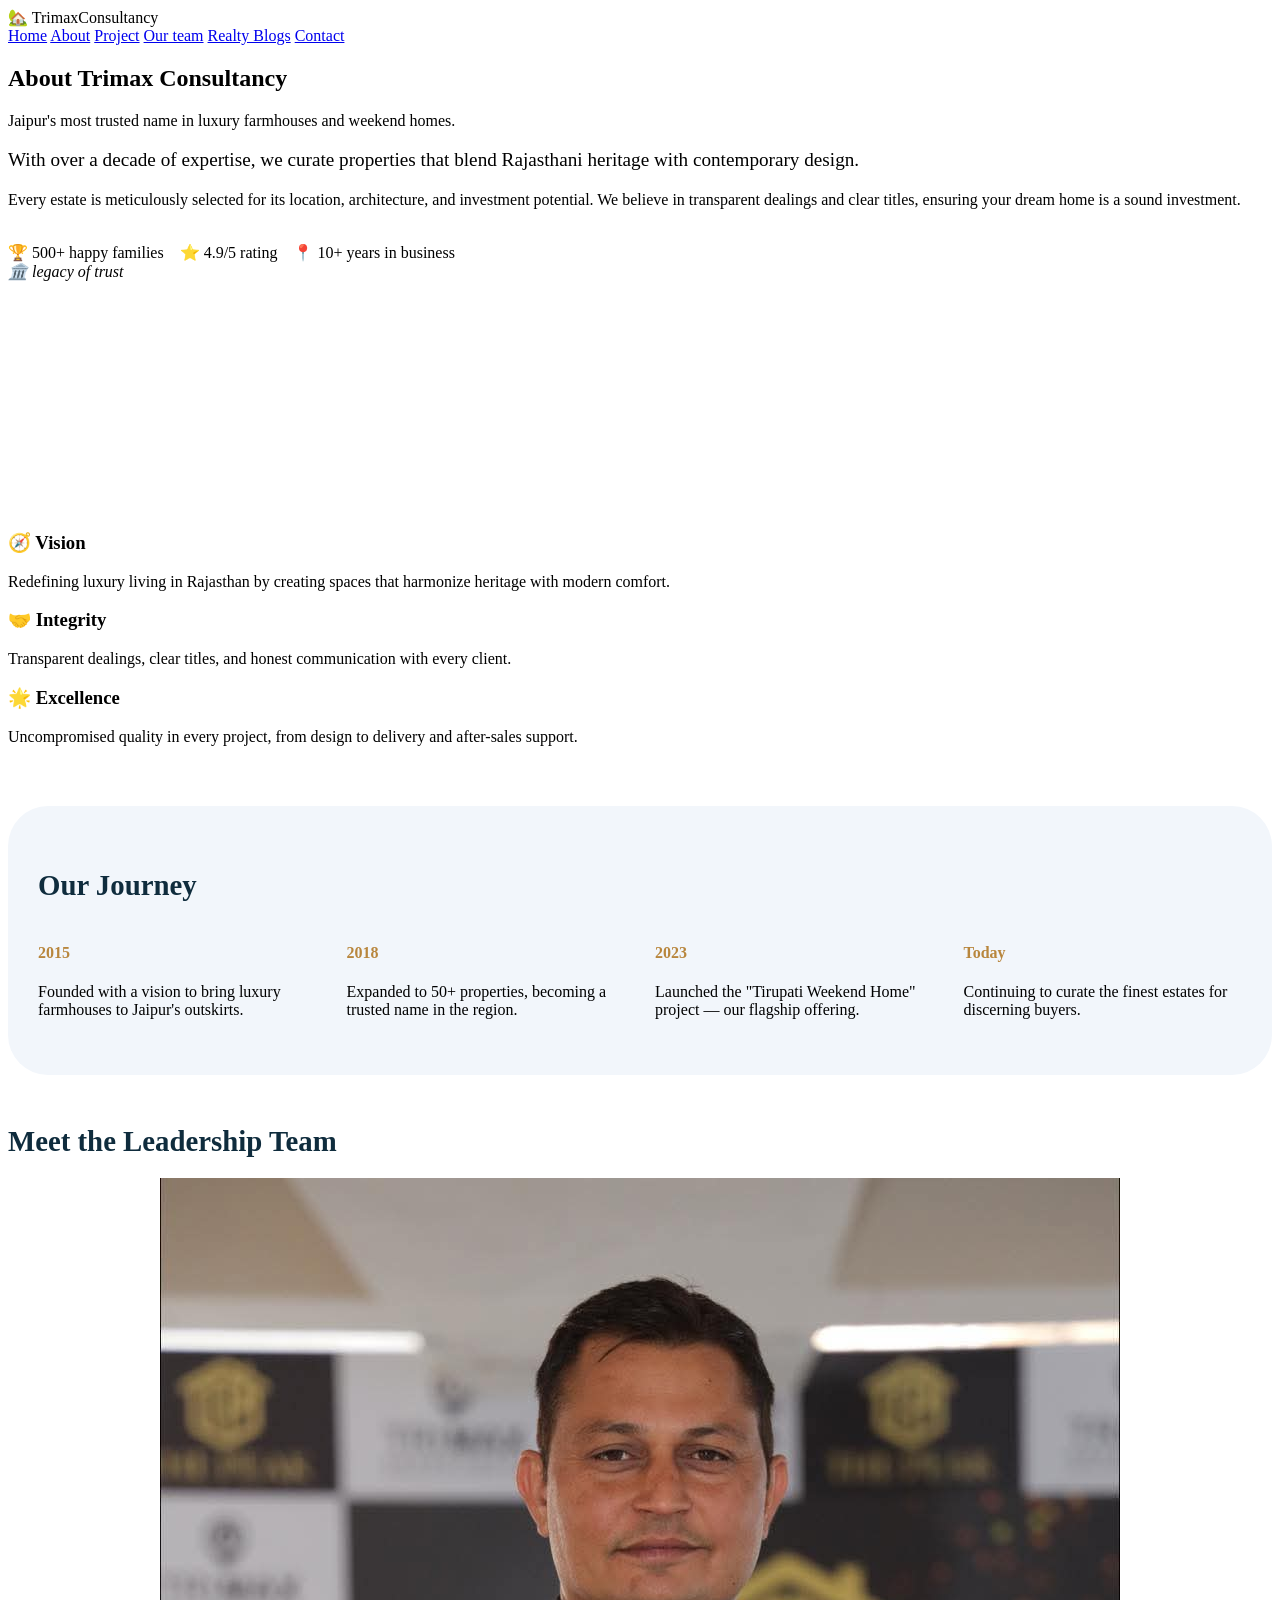
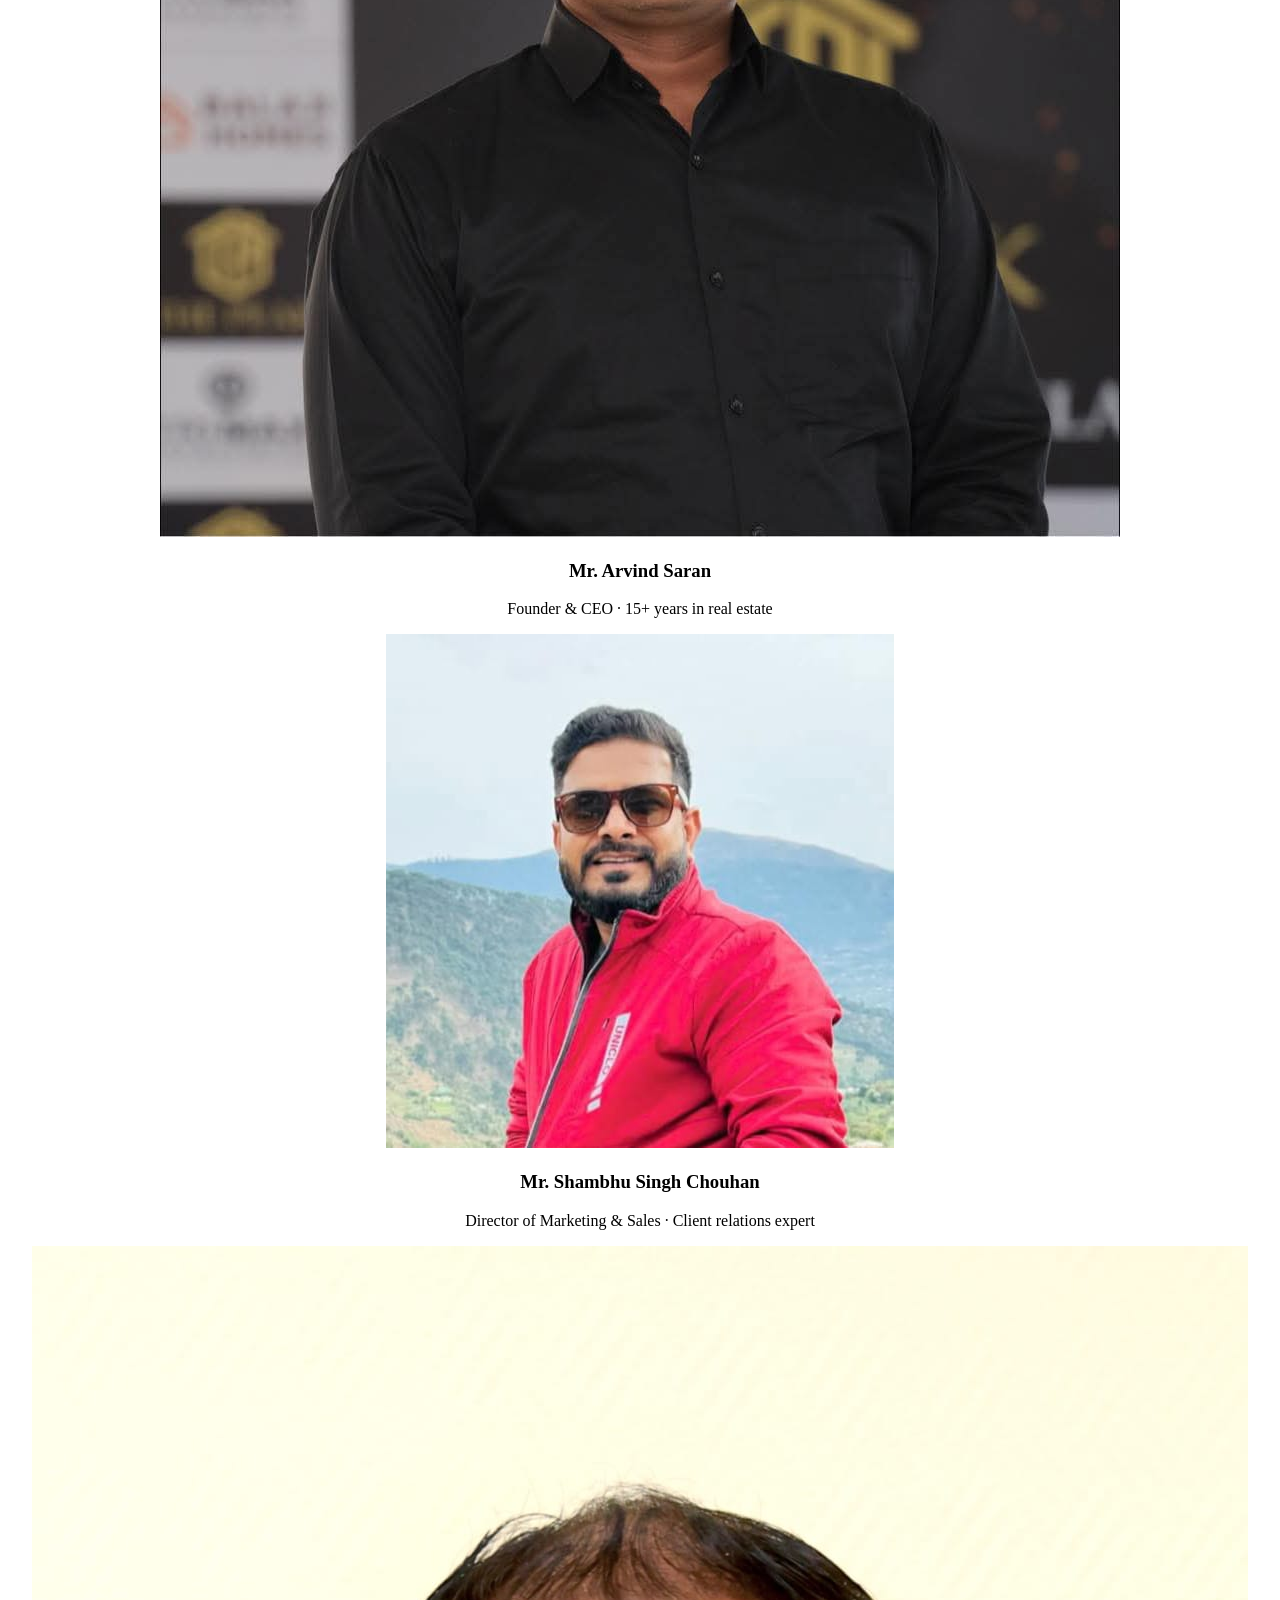
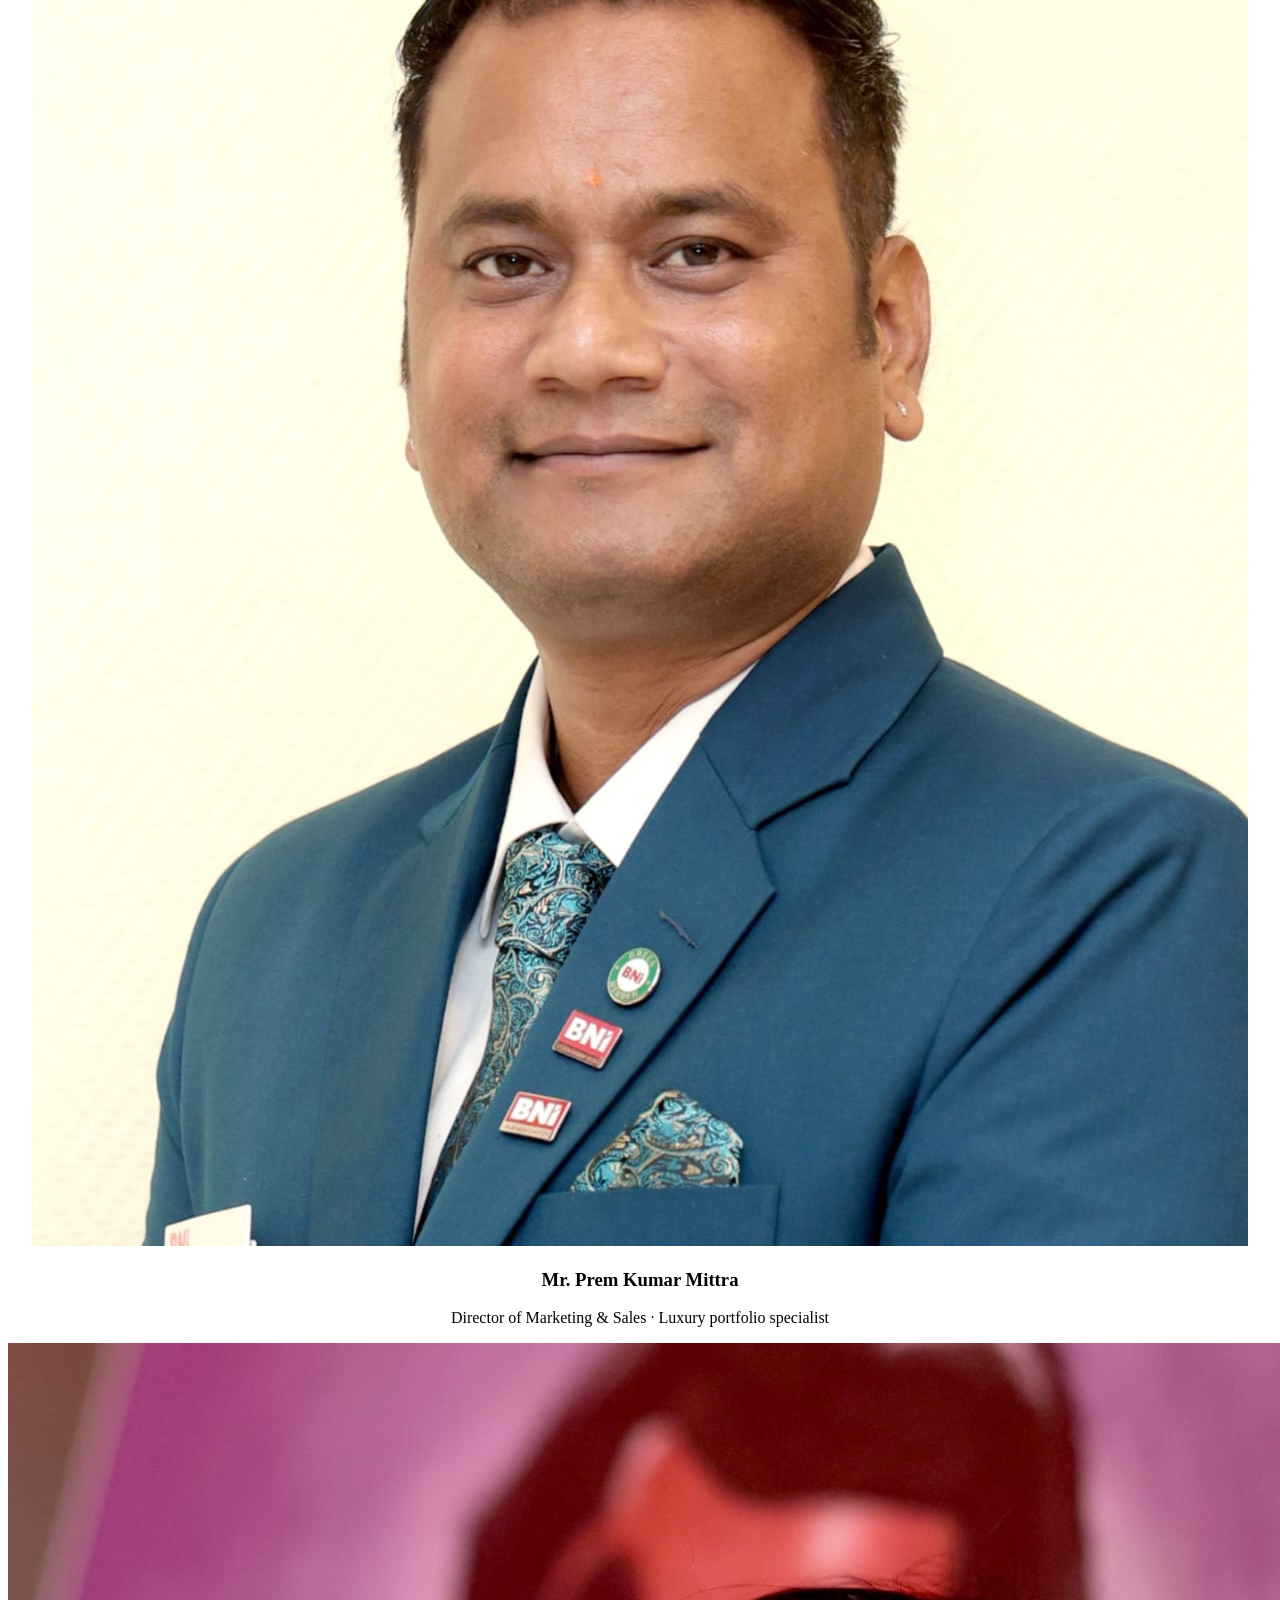
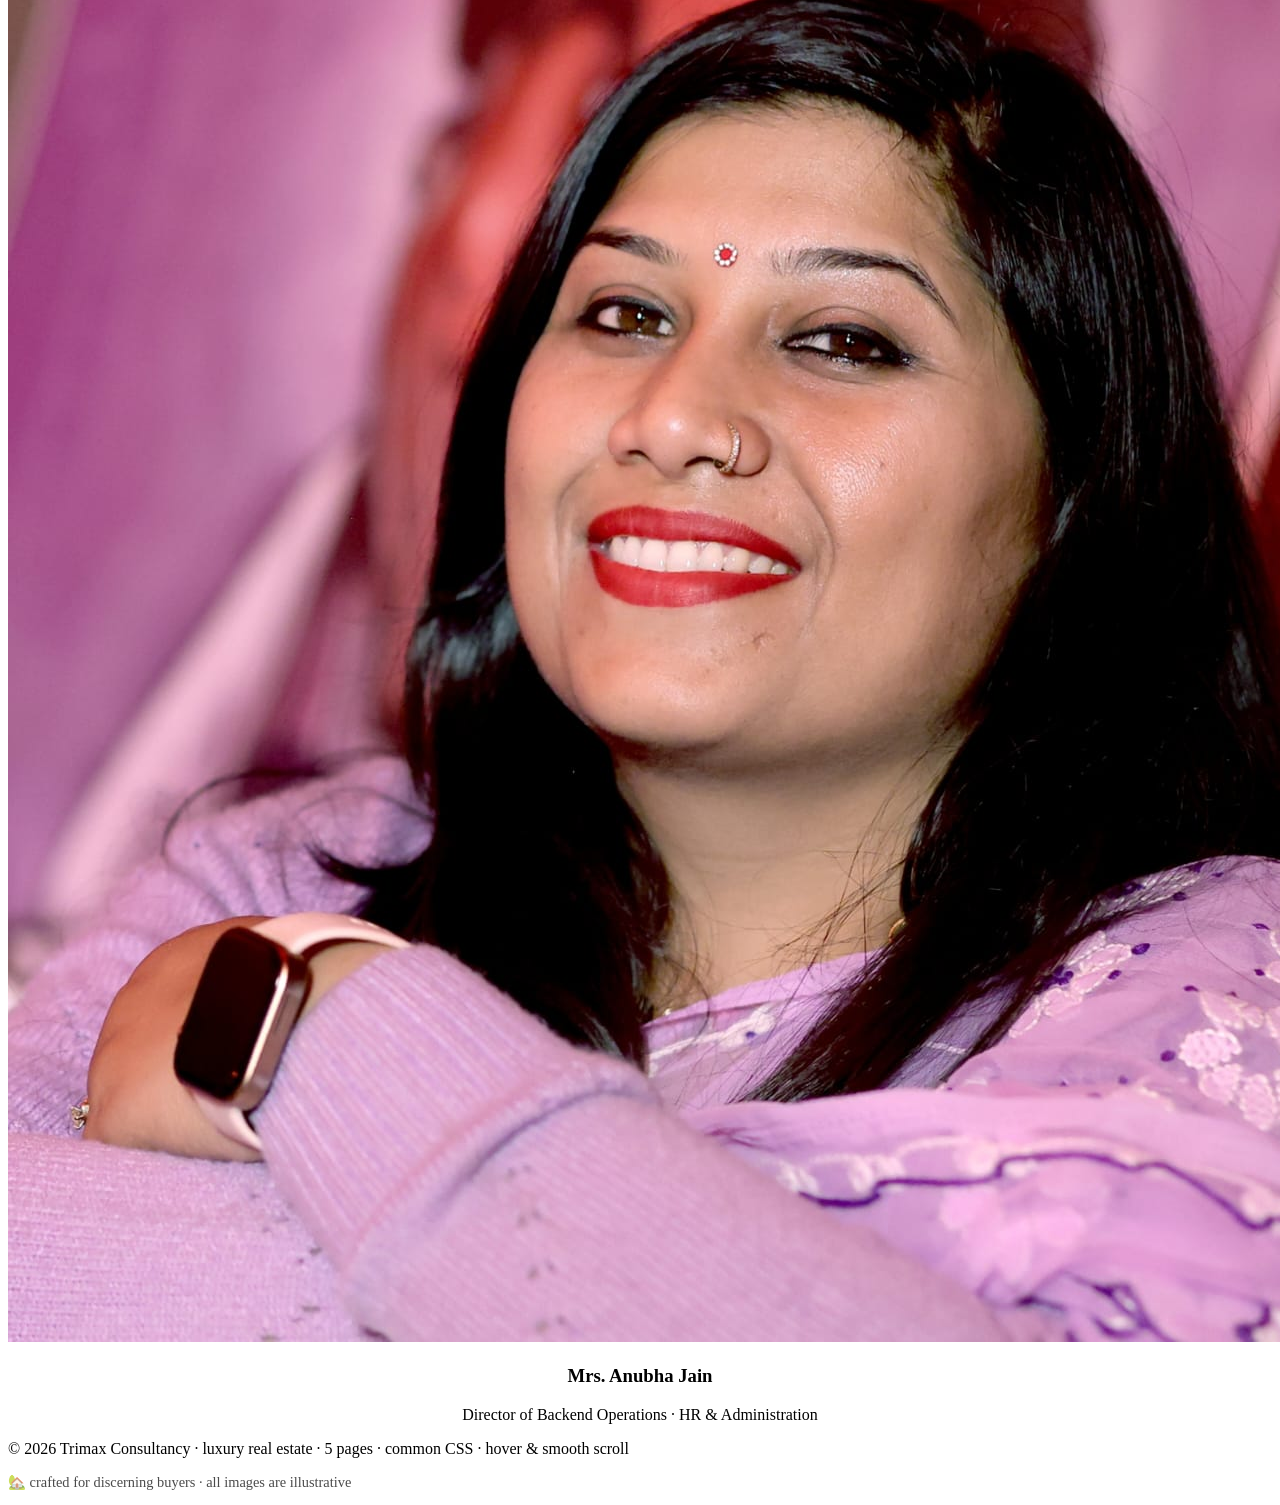
==== about.html @ fe80e439 "Add files via upload" ====
<!DOCTYPE html>
<html lang="en">

<head>
    <meta charset="UTF-8" />
    <meta name="viewport" content="width=device-width, initial-scale=1.0" />
    <title>About Us · trimaxconsultancy</title>
    <!-- Common CSS (embedded for single-page demo) -->
    <link rel="stylesheet" href="style.css">
</head>

<body>

    <!-- ========== HEADER ========== -->
    <header>
        <div class="container nav-wrapper">
            <div class="logo">🏡 Trimax<span>Consultancy</span></div>
            <nav class="menu">
                <a href="index.html">Home</a>
                <a href="about.html" class="active">About</a>
                <a href="project.html">Project</a>
                <a href="ourteam.html">Our team</a>
                <a href="realtyblogs.html">Realty Blogs</a>
                <a href="contact.html">Contact</a>
            </nav>
        </div>
    </header>

    <!-- ========== ABOUT US PAGE ========== -->
    <main>
        <section id="about" class="page-section">
            <div class="container">
                <h1 class="section-title">About <span>Trimax Consultancy</span></h1>
                <p class="section-sub">Jaipur's most trusted name in luxury farmhouses and weekend homes.</p>

                <div class="grid-2">
                    <div>
                        <p style="font-size: 1.2rem; margin-bottom: 20px;">
                            With over a decade of expertise, we curate properties that blend Rajasthani heritage with
                            contemporary design.
                        </p>
                        <p>
                            Every estate is meticulously selected for its location, architecture, and investment
                            potential.
                            We believe in transparent dealings and clear titles, ensuring your dream home is a sound
                            investment.
                        </p>
                        <br>
                        <div style="display: flex; gap: 16px; flex-wrap: wrap;">
                            <span class="stat-badge">🏆 500+ happy families</span>
                            <span class="stat-badge">⭐ 4.9/5 rating</span>
                            <span class="stat-badge">📍 10+ years in business</span>
                        </div>
                    </div>
                    <div>
                        <div class="img-placeholder large" style="min-height: 220px;">
                            <i>🏛️ legacy of trust</i>
                        </div>
                    </div>
                </div>

                <!-- Our Values (multi-section) -->
                <div class="grid-3" style="margin-top: 50px;">
                    <div class="card">
                        <h3>🧭 Vision</h3>
                        <p>Redefining luxury living in Rajasthan by creating spaces that harmonize heritage with modern
                            comfort.</p>
                    </div>
                    <div class="card">
                        <h3>🤝 Integrity</h3>
                        <p>Transparent dealings, clear titles, and honest communication with every client.</p>
                    </div>
                    <div class="card">
                        <h3>🌟 Excellence</h3>
                        <p>Uncompromised quality in every project, from design to delivery and after-sales support.</p>
                    </div>
                </div>

                <!-- Additional Brand Story Section -->
                <div style="margin-top: 60px; background: #f2f6fb; padding: 40px 30px; border-radius: 40px;">
                    <h2 style="color: #0f2c3d; font-size: 1.8rem; margin-bottom: 20px;">Our Journey</h2>
                    <div style="display: flex; flex-wrap: wrap; gap: 30px;">
                        <div style="flex: 1; min-width: 200px;">
                            <h4 style="color: #b8863d;">2015</h4>
                            <p>Founded with a vision to bring luxury farmhouses to Jaipur's outskirts.</p>
                        </div>
                        <div style="flex: 1; min-width: 200px;">
                            <h4 style="color: #b8863d;">2018</h4>
                            <p>Expanded to 50+ properties, becoming a trusted name in the region.</p>
                        </div>
                        <div style="flex: 1; min-width: 200px;">
                            <h4 style="color: #b8863d;">2023</h4>
                            <p>Launched the "Tirupati Weekend Home" project — our flagship offering.</p>
                        </div>
                        <div style="flex: 1; min-width: 200px;">
                            <h4 style="color: #b8863d;">Today</h4>
                            <p>Continuing to curate the finest estates for discerning buyers.</p>
                        </div>
                    </div>
                </div>

                <!-- Team / Leadership (optional) -->
                <div style="margin-top: 50px;">
                    <h2 style="color: #0f2c3d; font-size: 1.8rem; margin-bottom: 20px;">Meet the Leadership Team</h2>
                    <div class="grid-4">
                        <div class="card" style="text-align: center;">
                              <div class="img-placeholder">
                                <img src="images/arvind.jpeg" alt="arvind" class="headshot">
                            </div>
                            <h3>Mr. Arvind Saran</h3>
                            <p>Founder & CEO · 15+ years in real estate</p>
                        </div>
                        <div class="card" style="text-align: center;">
                              <div class="img-placeholder">
                                <img src="images/shambhu.jpeg" alt="shambhu" class="headshot">
                            </div>
                            <h3>Mr. Shambhu Singh Chouhan</h3>
                            <p>Director of Marketing & Sales · Client relations expert</p>
                        </div>
                        <div class="card" style="text-align: center;">
                            <div class="img-placeholder">
                                <img src="images/prem.jpeg" alt="prem" class="headshot">
                            </div>
                            <h3>Mr. Prem Kumar Mittra</h3>
                            <p>Director of Marketing & Sales · Luxury portfolio specialist</p>
                        </div>
                        <div class="card" style="text-align: center;">
                              <div class="img-placeholder">
                                <img src="images/anubha.jpeg" alt="anubha" class="headshot">
                            </div>
                            <h3>Mrs. Anubha Jain</h3>
                            <p>Director of Backend Operations · HR & Administration</p>
                        </div>
                    </div>
                </div>
            </div>
        </section>
    </main>

    <!-- ========== FOOTER ========== -->
    <footer>
        <div class="container">
            <p>© 2026 Trimax Consultancy · luxury real estate · 5 pages · common CSS · hover & smooth scroll</p>
            <p style="margin-top: 6px; font-size: 0.9rem; opacity: 0.7;">🏡 crafted for discerning buyers · all images
                are illustrative</p>
        </div>
    </footer>

    <!-- ========== COMMON JAVASCRIPT ========== -->
    <script>
        document.addEventListener('DOMContentLoaded', function () {
            // Active menu highlight
            const currentPage = window.location.pathname.split('/').pop() || 'about.html';
            const menuLinks = document.querySelectorAll('.menu a');
            menuLinks.forEach(link => {
                const linkHref = link.getAttribute('href');
                if (linkHref === currentPage) {
                    link.classList.add('active');
                } else {
                    link.classList.remove('active');
                }
            });

            // Smooth scroll for internal links
            document.querySelectorAll('a[href^="#"]').forEach(anchor => {
                anchor.addEventListener('click', function (e) {
                    const targetId = this.getAttribute('href');
                    if (targetId === '#') return;
                    const targetElement = document.querySelector(targetId);
                    if (targetElement) {
                        e.preventDefault();
                        targetElement.scrollIntoView({
                            behavior: 'smooth',
                            block: 'start'
                        });
                    }
                });
            });

            console.log('Trimax Consultancy · About page loaded');
        });
    </script>

</body>

</html>
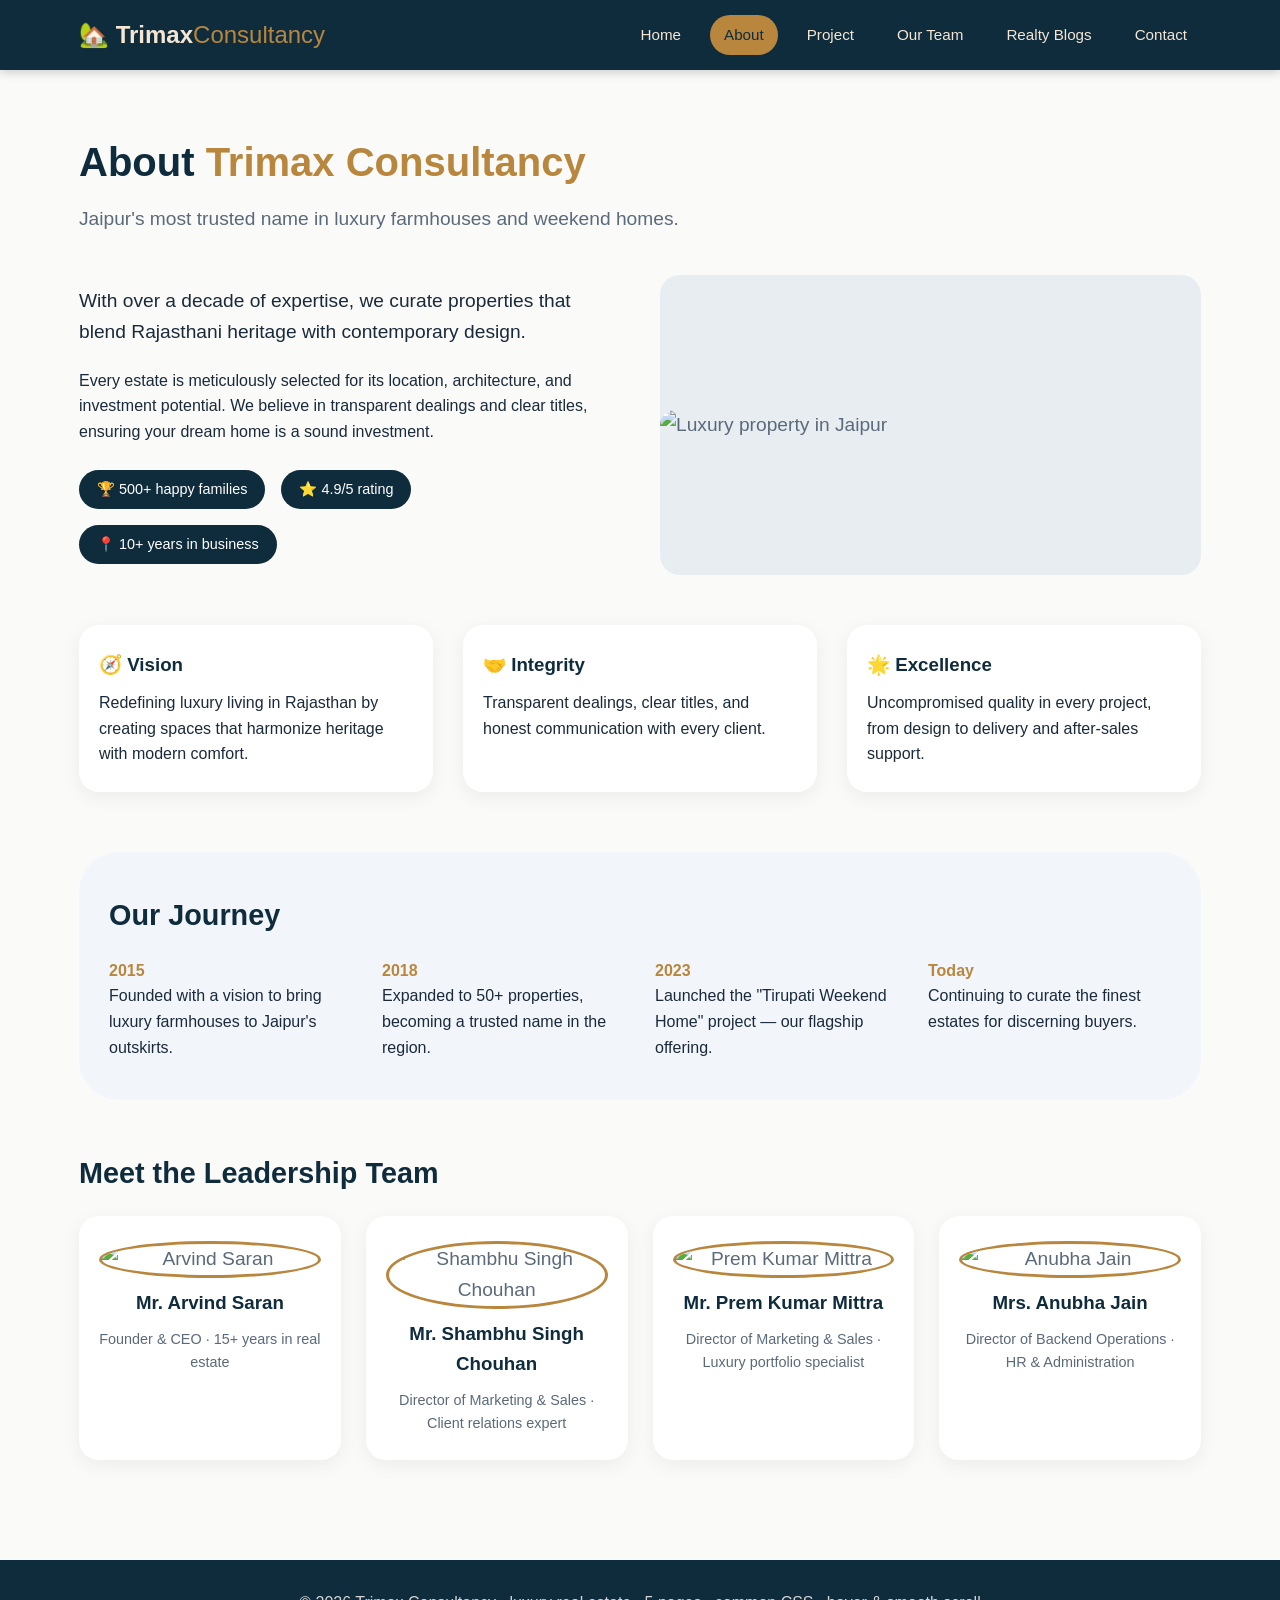
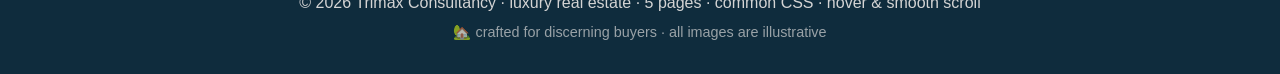
==== commit d9aeb872: "Update about.html" ====
--- a/about.html
+++ b/about.html
@@ -4,9 +4,276 @@
 <head>
     <meta charset="UTF-8" />
     <meta name="viewport" content="width=device-width, initial-scale=1.0" />
-    <title>About Us · trimaxconsultancy</title>
-    <!-- Common CSS (embedded for single-page demo) -->
-    <link rel="stylesheet" href="style.css">
+    <title>About Us · Trimax Consultancy</title>
+    <style>
+        /* ===== RESET & BASE ===== */
+        * {
+            margin: 0;
+            padding: 0;
+            box-sizing: border-box;
+        }
+
+        body {
+            font-family: 'Segoe UI', Tahoma, Geneva, Verdana, sans-serif;
+            background: #fafaf8;
+            color: #1a2a3a;
+            line-height: 1.6;
+        }
+
+        .container {
+            width: 90%;
+            max-width: 1200px;
+            margin: 0 auto;
+            padding: 0 15px;
+        }
+
+        /* ===== HEADER ===== */
+        header {
+            background: #0f2c3d;
+            color: white;
+            padding: 15px 0;
+            position: sticky;
+            top: 0;
+            z-index: 1000;
+            box-shadow: 0 2px 10px rgba(0, 0, 0, 0.2);
+        }
+
+        .nav-wrapper {
+            display: flex;
+            justify-content: space-between;
+            align-items: center;
+            flex-wrap: wrap;
+        }
+
+        .logo {
+            font-size: 1.5rem;
+            font-weight: 700;
+            color: #f5e6d3;
+        }
+
+        .logo span {
+            color: #b8863d;
+            font-weight: 300;
+        }
+
+        .menu {
+            display: flex;
+            gap: 15px;
+            flex-wrap: wrap;
+        }
+
+        .menu a {
+            color: #f5e6d3;
+            text-decoration: none;
+            padding: 8px 14px;
+            border-radius: 25px;
+            transition: all 0.3s ease;
+            font-size: 0.95rem;
+        }
+
+        .menu a:hover {
+            background: #b8863d;
+            color: #0f2c3d;
+            transform: scale(1.05);
+            box-shadow: 0 4px 15px rgba(184, 134, 61, 0.4);
+        }
+
+        .menu a.active {
+            background: #b8863d;
+            color: #0f2c3d;
+        }
+
+        /* ===== PAGE SECTION ===== */
+        .page-section {
+            padding: 60px 0;
+        }
+
+        .section-title {
+            font-size: 2.5rem;
+            color: #0f2c3d;
+            margin-bottom: 10px;
+        }
+
+        .section-title span {
+            color: #b8863d;
+        }
+
+        .section-sub {
+            font-size: 1.2rem;
+            color: #5a6a7a;
+            margin-bottom: 40px;
+        }
+
+        /* ===== GRID SYSTEMS ===== */
+        .grid-2 {
+            display: grid;
+            grid-template-columns: 1fr 1fr;
+            gap: 40px;
+            align-items: center;
+        }
+
+        .grid-3 {
+            display: grid;
+            grid-template-columns: repeat(3, 1fr);
+            gap: 30px;
+        }
+
+        .grid-4 {
+            display: grid;
+            grid-template-columns: repeat(4, 1fr);
+            gap: 25px;
+        }
+
+        /* ===== CARDS ===== */
+        .card {
+            background: white;
+            padding: 25px 20px;
+            border-radius: 20px;
+            box-shadow: 0 5px 20px rgba(0, 0, 0, 0.06);
+            transition: transform 0.3s ease, box-shadow 0.3s ease;
+        }
+
+        .card:hover {
+            transform: translateY(-5px);
+            box-shadow: 0 10px 30px rgba(0, 0, 0, 0.1);
+        }
+
+        .card h3 {
+            color: #0f2c3d;
+            margin-bottom: 10px;
+        }
+
+        /* ===== IMAGE PLACEHOLDER ===== */
+        .img-placeholder {
+            background: #e8edf2;
+            border-radius: 20px;
+            display: flex;
+            align-items: center;
+            justify-content: center;
+            min-height: 220px;
+            font-size: 1.2rem;
+            color: #5a6a7a;
+            overflow: hidden;
+        }
+
+        .img-placeholder.large {
+            min-height: 300px;
+        }
+
+        .img-placeholder img {
+            width: 100%;
+            height: 100%;
+            object-fit: cover;
+        }
+
+        .headshot {
+            width: 120px;
+            height: 120px;
+            border-radius: 50%;
+            object-fit: cover;
+            border: 3px solid #b8863d;
+            margin-bottom: 10px;
+        }
+
+        /* ===== STAT BADGES ===== */
+        .stat-badge {
+            background: #0f2c3d;
+            color: white;
+            padding: 8px 18px;
+            border-radius: 30px;
+            font-size: 0.9rem;
+            display: inline-block;
+        }
+
+        /* ===== FOOTER ===== */
+        footer {
+            background: #0f2c3d;
+            color: #d4d4d4;
+            text-align: center;
+            padding: 30px 0;
+            margin-top: 40px;
+        }
+
+        /* ===== RESPONSIVE DESIGN ===== */
+        @media (max-width: 992px) {
+            .grid-4 {
+                grid-template-columns: repeat(2, 1fr);
+            }
+        }
+
+        @media (max-width: 768px) {
+            .nav-wrapper {
+                flex-direction: column;
+                gap: 15px;
+            }
+
+            .menu {
+                justify-content: center;
+                gap: 8px;
+            }
+
+            .menu a {
+                font-size: 0.85rem;
+                padding: 6px 12px;
+            }
+
+            .section-title {
+                font-size: 2rem;
+            }
+
+            .grid-2 {
+                grid-template-columns: 1fr;
+                gap: 25px;
+            }
+
+            .grid-3 {
+                grid-template-columns: 1fr;
+                gap: 20px;
+            }
+
+            .grid-4 {
+                grid-template-columns: 1fr 1fr;
+                gap: 15px;
+            }
+
+            .img-placeholder.large {
+                min-height: 200px;
+            }
+
+            .page-section {
+                padding: 40px 0;
+            }
+
+            .headshot {
+                width: 100px;
+                height: 100px;
+            }
+
+            .stat-badge {
+                font-size: 0.8rem;
+                padding: 6px 14px;
+            }
+        }
+
+        @media (max-width: 480px) {
+            .menu a {
+                font-size: 0.75rem;
+                padding: 4px 10px;
+            }
+
+            .grid-4 {
+                grid-template-columns: 1fr;
+            }
+
+            .section-title {
+                font-size: 1.6rem;
+            }
+
+            .logo {
+                font-size: 1.2rem;
+            }
+        }
+    </style>
 </head>
 
 <body>
@@ -19,7 +286,7 @@
                 <a href="index.html">Home</a>
                 <a href="about.html" class="active">About</a>
                 <a href="project.html">Project</a>
-                <a href="ourteam.html">Our team</a>
+                <a href="ourteam.html">Our Team</a>
                 <a href="realtyblogs.html">Realty Blogs</a>
                 <a href="contact.html">Contact</a>
             </nav>
@@ -33,6 +300,7 @@
                 <h1 class="section-title">About <span>Trimax Consultancy</span></h1>
                 <p class="section-sub">Jaipur's most trusted name in luxury farmhouses and weekend homes.</p>
 
+                <!-- ===== ABOUT CONTENT ===== -->
                 <div class="grid-2">
                     <div>
                         <p style="font-size: 1.2rem; margin-bottom: 20px;">
@@ -53,13 +321,15 @@
                         </div>
                     </div>
                     <div>
-                        <div class="img-placeholder large" style="min-height: 220px;">
-                            <i>🏛️ legacy of trust</i>
+                        <div class="img-placeholder large">
+                            <img src="https://images.unsplash.com/photo-1560518883-ce09059eeffa?w=800&h=500&fit=crop&crop=center"
+                                alt="Luxury property in Jaipur"
+                                style="width:100%; height:100%; object-fit:cover; border-radius:20px;" />
                         </div>
                     </div>
                 </div>
 
-                <!-- Our Values (multi-section) -->
+                <!-- ===== OUR VALUES ===== -->
                 <div class="grid-3" style="margin-top: 50px;">
                     <div class="card">
                         <h3>🧭 Vision</h3>
@@ -76,60 +346,68 @@
                     </div>
                 </div>
 
-                <!-- Additional Brand Story Section -->
+                <!-- ===== OUR JOURNEY ===== -->
                 <div style="margin-top: 60px; background: #f2f6fb; padding: 40px 30px; border-radius: 40px;">
                     <h2 style="color: #0f2c3d; font-size: 1.8rem; margin-bottom: 20px;">Our Journey</h2>
                     <div style="display: flex; flex-wrap: wrap; gap: 30px;">
-                        <div style="flex: 1; min-width: 200px;">
+                        <div style="flex: 1; min-width: 150px;">
                             <h4 style="color: #b8863d;">2015</h4>
                             <p>Founded with a vision to bring luxury farmhouses to Jaipur's outskirts.</p>
                         </div>
-                        <div style="flex: 1; min-width: 200px;">
+                        <div style="flex: 1; min-width: 150px;">
                             <h4 style="color: #b8863d;">2018</h4>
                             <p>Expanded to 50+ properties, becoming a trusted name in the region.</p>
                         </div>
-                        <div style="flex: 1; min-width: 200px;">
+                        <div style="flex: 1; min-width: 150px;">
                             <h4 style="color: #b8863d;">2023</h4>
                             <p>Launched the "Tirupati Weekend Home" project — our flagship offering.</p>
                         </div>
-                        <div style="flex: 1; min-width: 200px;">
+                        <div style="flex: 1; min-width: 150px;">
                             <h4 style="color: #b8863d;">Today</h4>
                             <p>Continuing to curate the finest estates for discerning buyers.</p>
                         </div>
                     </div>
                 </div>
 
-                <!-- Team / Leadership (optional) -->
+                <!-- ===== LEADERSHIP TEAM ===== -->
                 <div style="margin-top: 50px;">
                     <h2 style="color: #0f2c3d; font-size: 1.8rem; margin-bottom: 20px;">Meet the Leadership Team</h2>
                     <div class="grid-4">
                         <div class="card" style="text-align: center;">
-                              <div class="img-placeholder">
-                                <img src="images/arvind.jpeg" alt="arvind" class="headshot">
+                            <div class="img-placeholder" style="display: flex; justify-content: center; background: transparent; min-height: auto;">
+                                <img src="https://images.unsplash.com/photo-1507003211169-0a1dd7228f2d?w=200&h=200&fit=crop&crop=center"
+                                    alt="Arvind Saran"
+                                    class="headshot">
                             </div>
                             <h3>Mr. Arvind Saran</h3>
-                            <p>Founder & CEO · 15+ years in real estate</p>
+                            <p style="font-size:0.9rem; color:#5a6a7a;">Founder & CEO · 15+ years in real estate</p>
                         </div>
                         <div class="card" style="text-align: center;">
-                              <div class="img-placeholder">
-                                <img src="images/shambhu.jpeg" alt="shambhu" class="headshot">
+                            <div class="img-placeholder" style="display: flex; justify-content: center; background: transparent; min-height: auto;">
+                                <img src="https://images.unsplash.com/photo-1500648767791-00dcc994a43e?w=200&h=200&fit=crop&crop=center"
+                                    alt="Shambhu Singh Chouhan"
+                                    class="headshot">
                             </div>
                             <h3>Mr. Shambhu Singh Chouhan</h3>
-                            <p>Director of Marketing & Sales · Client relations expert</p>
+                            <p style="font-size:0.9rem; color:#5a6a7a;">Director of Marketing & Sales · Client relations expert</p>
                         </div>
                         <div class="card" style="text-align: center;">
-                            <div class="img-placeholder">
-                                <img src="images/prem.jpeg" alt="prem" class="headshot">
+                            <div class="img-placeholder" style="display: flex; justify-content: center; background: transparent; min-height: auto;">
+                                <img src="https://images.unsplash.com/photo-1472099645785-5658abf4ff4e?w=200&h=200&fit=crop&crop=center"
+                                    alt="Prem Kumar Mittra"
+                                    class="headshot">
                             </div>
                             <h3>Mr. Prem Kumar Mittra</h3>
-                            <p>Director of Marketing & Sales · Luxury portfolio specialist</p>
+                            <p style="font-size:0.9rem; color:#5a6a7a;">Director of Marketing & Sales · Luxury portfolio specialist</p>
                         </div>
                         <div class="card" style="text-align: center;">
-                              <div class="img-placeholder">
-                                <img src="images/anubha.jpeg" alt="anubha" class="headshot">
+                            <div class="img-placeholder" style="display: flex; justify-content: center; background: transparent; min-height: auto;">
+                                <img src="https://images.unsplash.com/photo-1573496359142-b8d87734a5a2?w=200&h=200&fit=crop&crop=center"
+                                    alt="Anubha Jain"
+                                    class="headshot">
                             </div>
                             <h3>Mrs. Anubha Jain</h3>
-                            <p>Director of Backend Operations · HR & Administration</p>
+                            <p style="font-size:0.9rem; color:#5a6a7a;">Director of Backend Operations · HR & Administration</p>
                         </div>
                     </div>
                 </div>
@@ -146,9 +424,9 @@
         </div>
     </footer>
 
-    <!-- ========== COMMON JAVASCRIPT ========== -->
+    <!-- ========== JAVASCRIPT ========== -->
     <script>
-        document.addEventListener('DOMContentLoaded', function () {
+        document.addEventListener('DOMContentLoaded', function() {
             // Active menu highlight
             const currentPage = window.location.pathname.split('/').pop() || 'about.html';
             const menuLinks = document.querySelectorAll('.menu a');
@@ -163,7 +441,7 @@
 
             // Smooth scroll for internal links
             document.querySelectorAll('a[href^="#"]').forEach(anchor => {
-                anchor.addEventListener('click', function (e) {
+                anchor.addEventListener('click', function(e) {
                     const targetId = this.getAttribute('href');
                     if (targetId === '#') return;
                     const targetElement = document.querySelector(targetId);
@@ -183,4 +461,4 @@
 
 </body>
 
-</html>+</html>
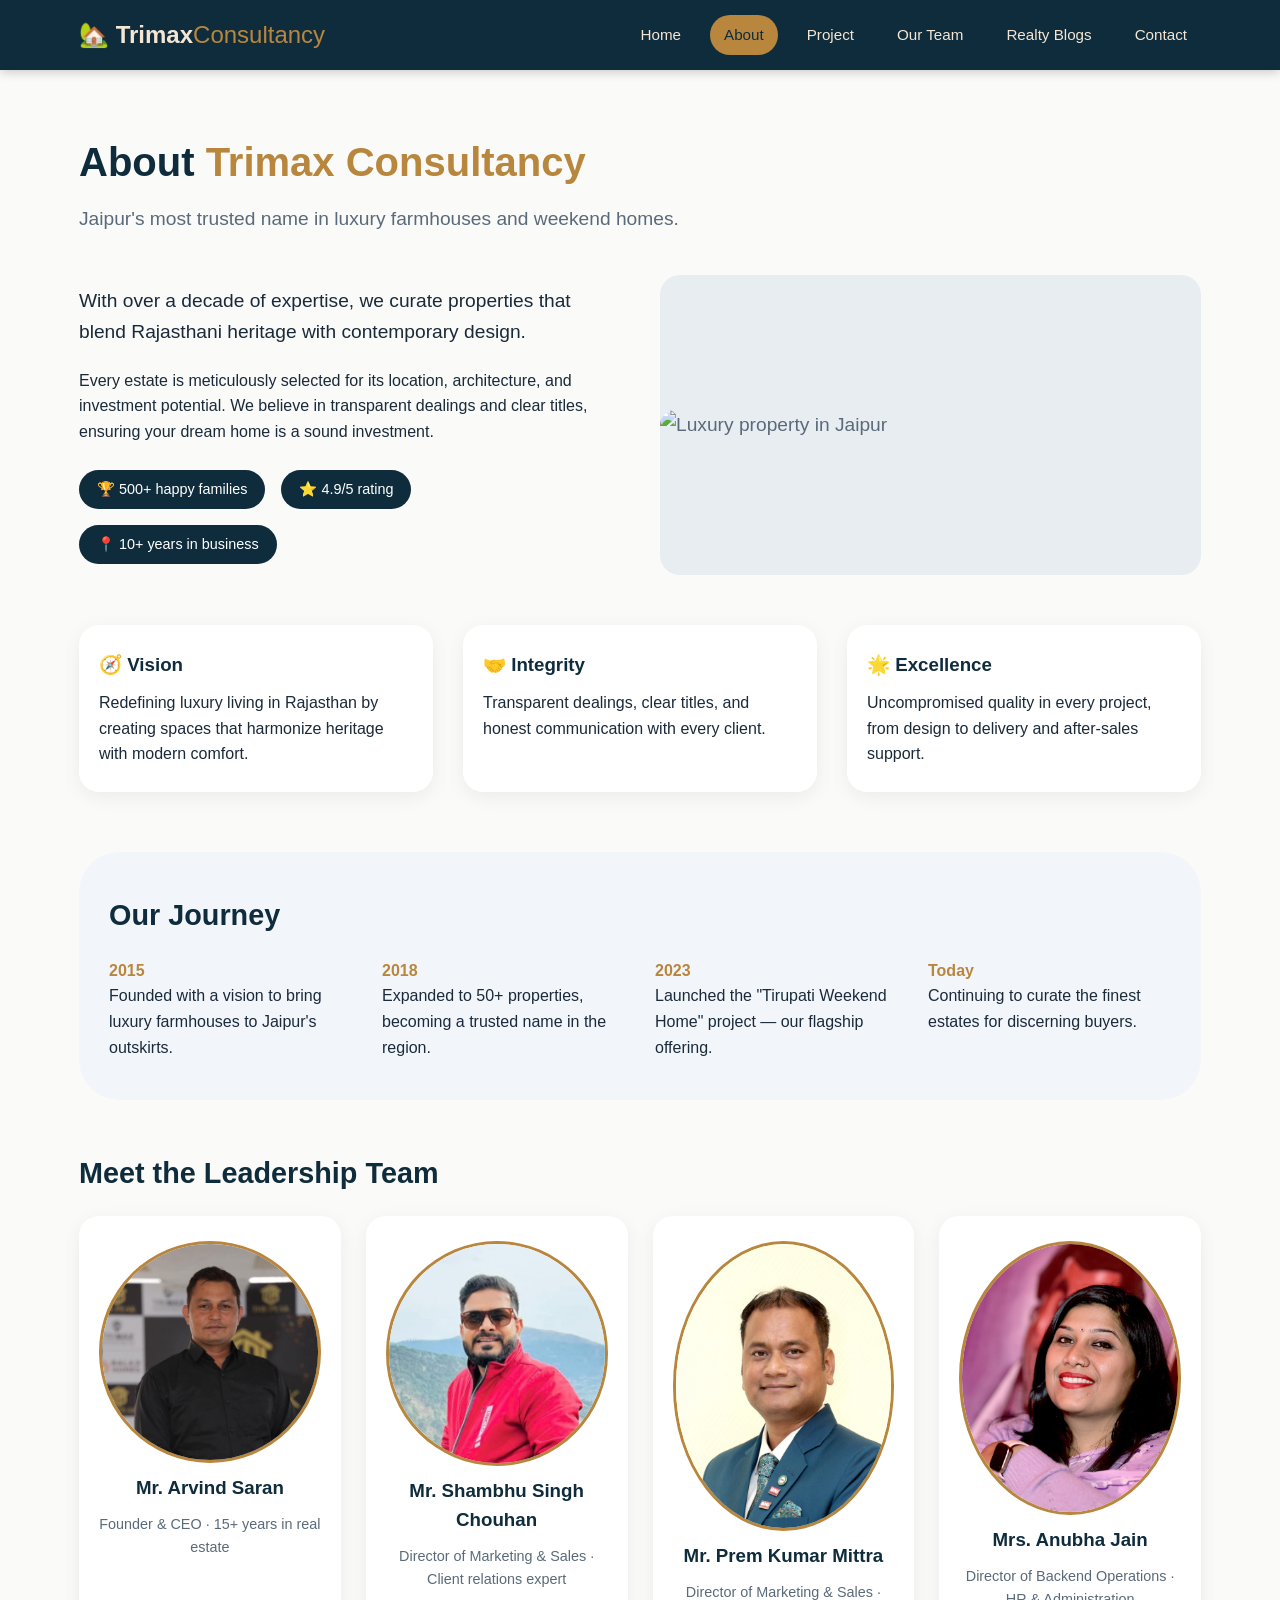
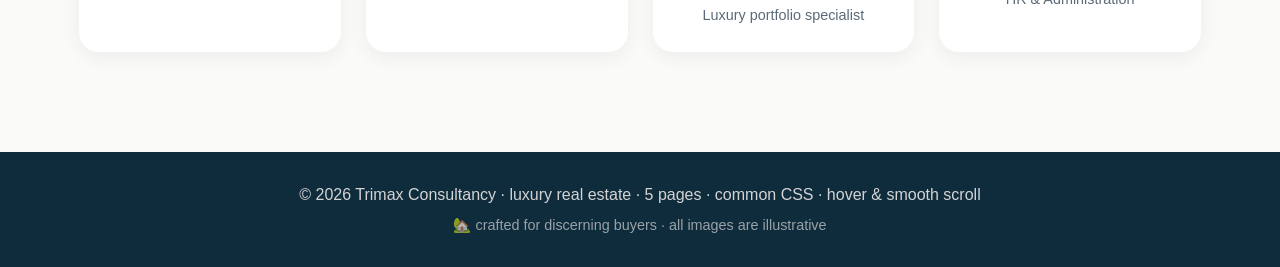
==== commit 50084e23: "Fix HTML encoding issues in about.html" ====
--- a/about.html
+++ b/about.html
@@ -375,8 +375,8 @@
                     <div class="grid-4">
                         <div class="card" style="text-align: center;">
                             <div class="img-placeholder" style="display: flex; justify-content: center; background: transparent; min-height: auto;">
-                                <img src="https://images.unsplash.com/photo-1507003211169-0a1dd7228f2d?w=200&h=200&fit=crop&crop=center"
-                                    alt="Arvind Saran"
+                                <img src="images/arvind.jpeg"
+                                    alt="arvind"
                                     class="headshot">
                             </div>
                             <h3>Mr. Arvind Saran</h3>
@@ -384,8 +384,8 @@
                         </div>
                         <div class="card" style="text-align: center;">
                             <div class="img-placeholder" style="display: flex; justify-content: center; background: transparent; min-height: auto;">
-                                <img src="https://images.unsplash.com/photo-1500648767791-00dcc994a43e?w=200&h=200&fit=crop&crop=center"
-                                    alt="Shambhu Singh Chouhan"
+                                <img src="images/shambhu.jpeg"
+                                    alt="shambhu"
                                     class="headshot">
                             </div>
                             <h3>Mr. Shambhu Singh Chouhan</h3>
@@ -393,8 +393,8 @@
                         </div>
                         <div class="card" style="text-align: center;">
                             <div class="img-placeholder" style="display: flex; justify-content: center; background: transparent; min-height: auto;">
-                                <img src="https://images.unsplash.com/photo-1472099645785-5658abf4ff4e?w=200&h=200&fit=crop&crop=center"
-                                    alt="Prem Kumar Mittra"
+                                <img src="images/prem.jpeg"
+                                    alt="prem"
                                     class="headshot">
                             </div>
                             <h3>Mr. Prem Kumar Mittra</h3>
@@ -402,8 +402,8 @@
                         </div>
                         <div class="card" style="text-align: center;">
                             <div class="img-placeholder" style="display: flex; justify-content: center; background: transparent; min-height: auto;">
-                                <img src="https://images.unsplash.com/photo-1573496359142-b8d87734a5a2?w=200&h=200&fit=crop&crop=center"
-                                    alt="Anubha Jain"
+                                <img src="images/anubha.jpeg"
+                                    alt="anubha"
                                     class="headshot">
                             </div>
                             <h3>Mrs. Anubha Jain</h3>
